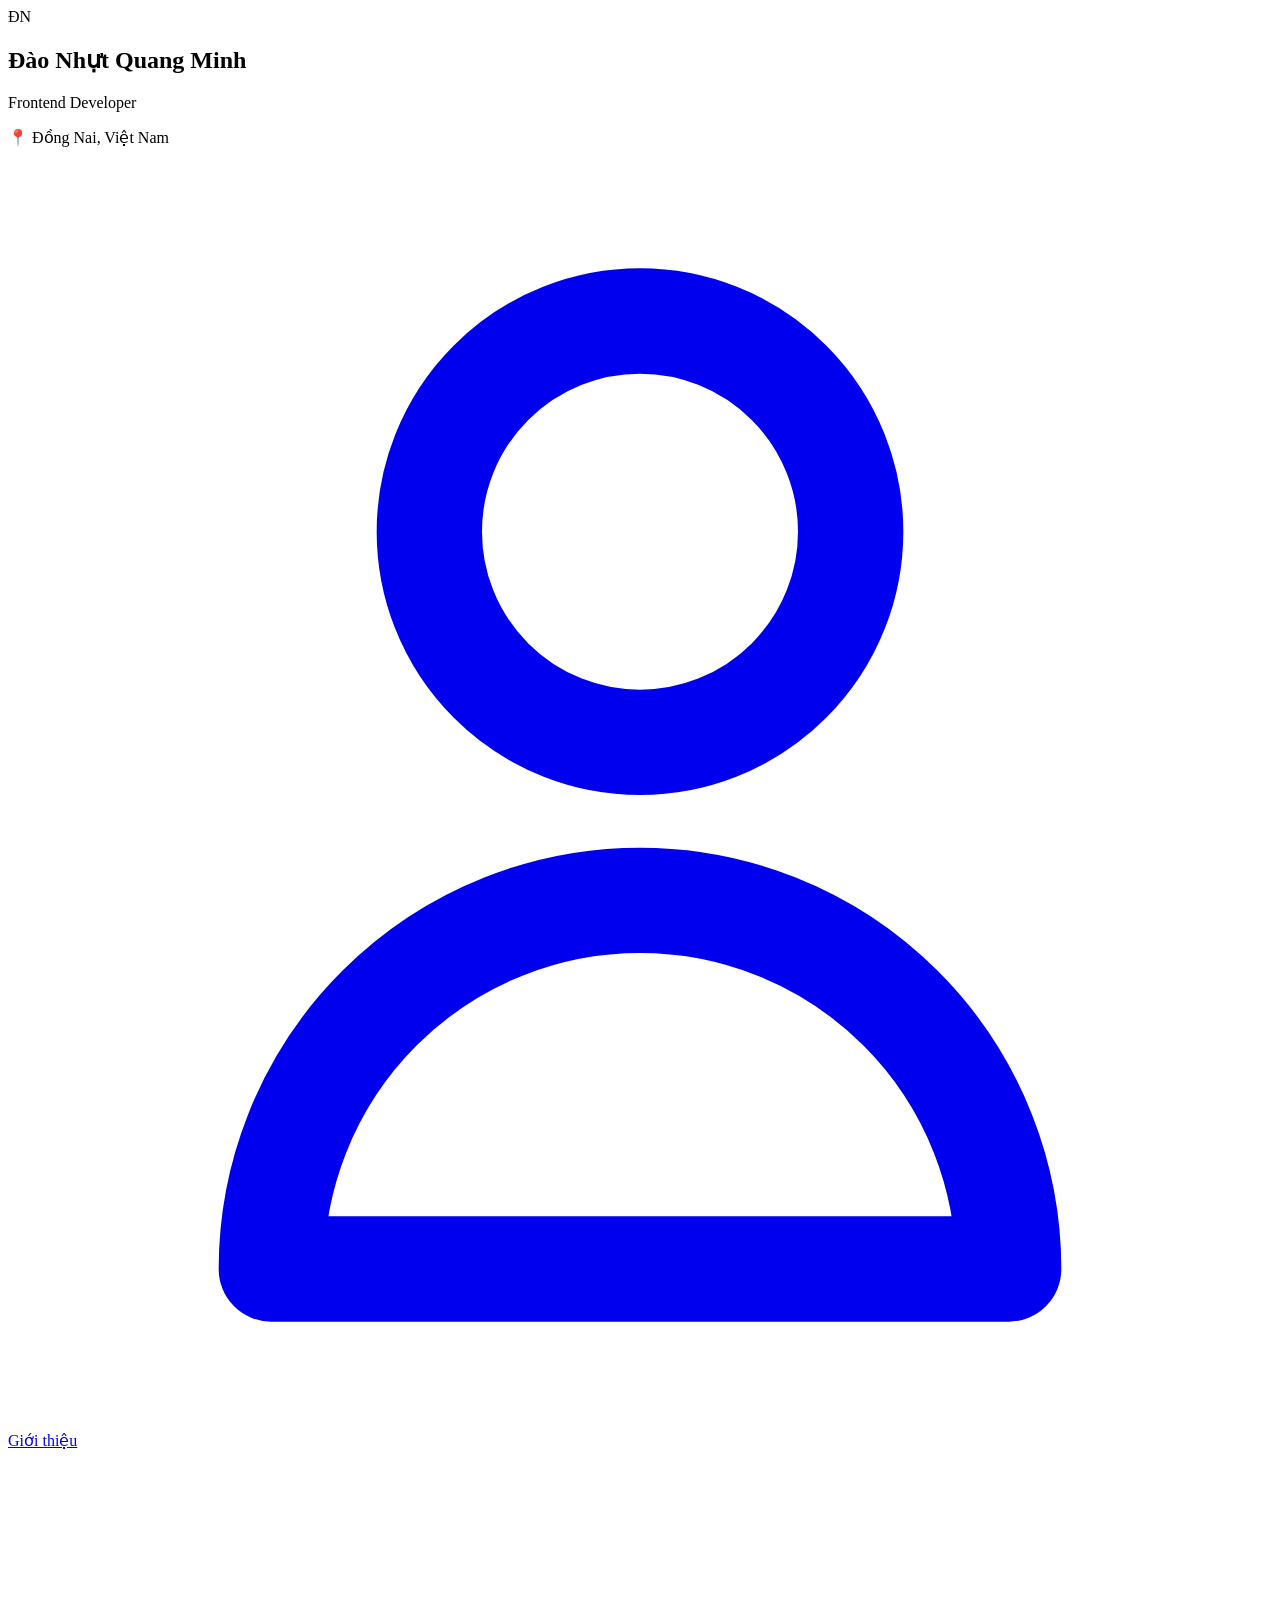
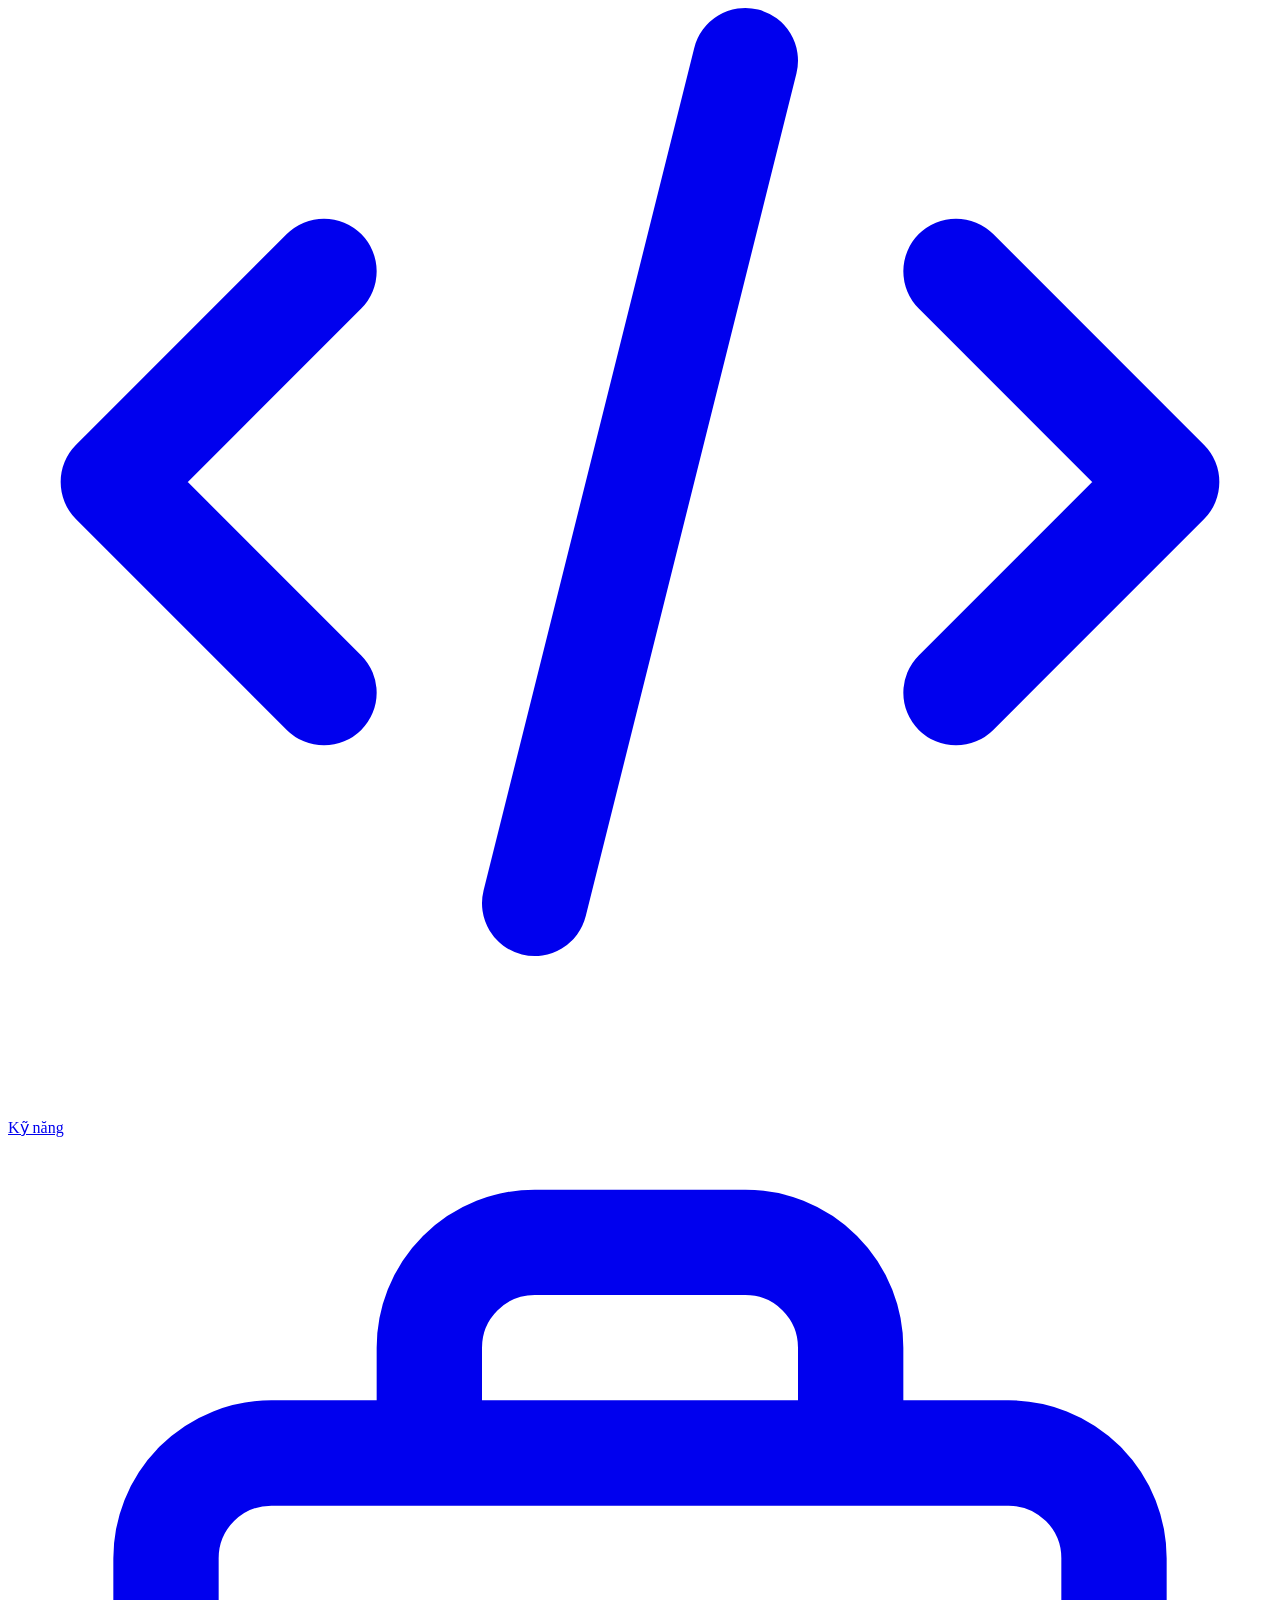
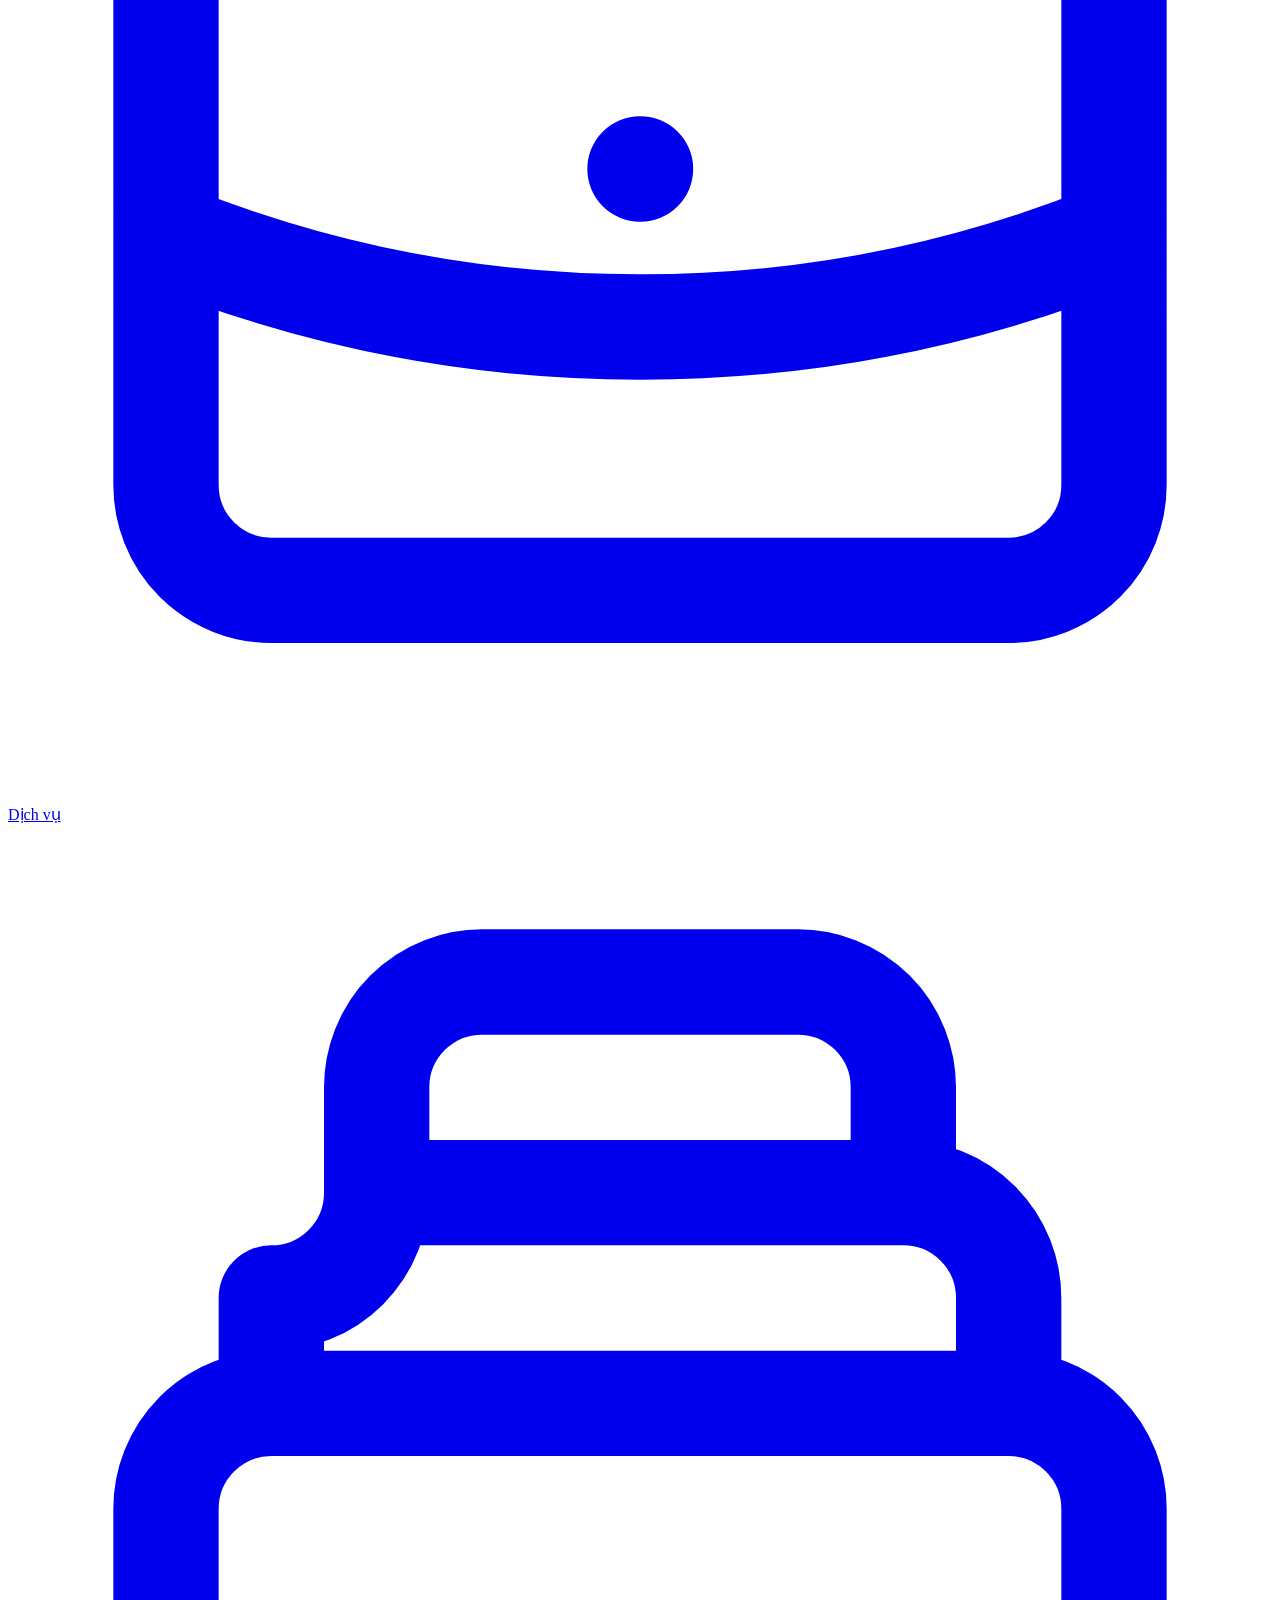
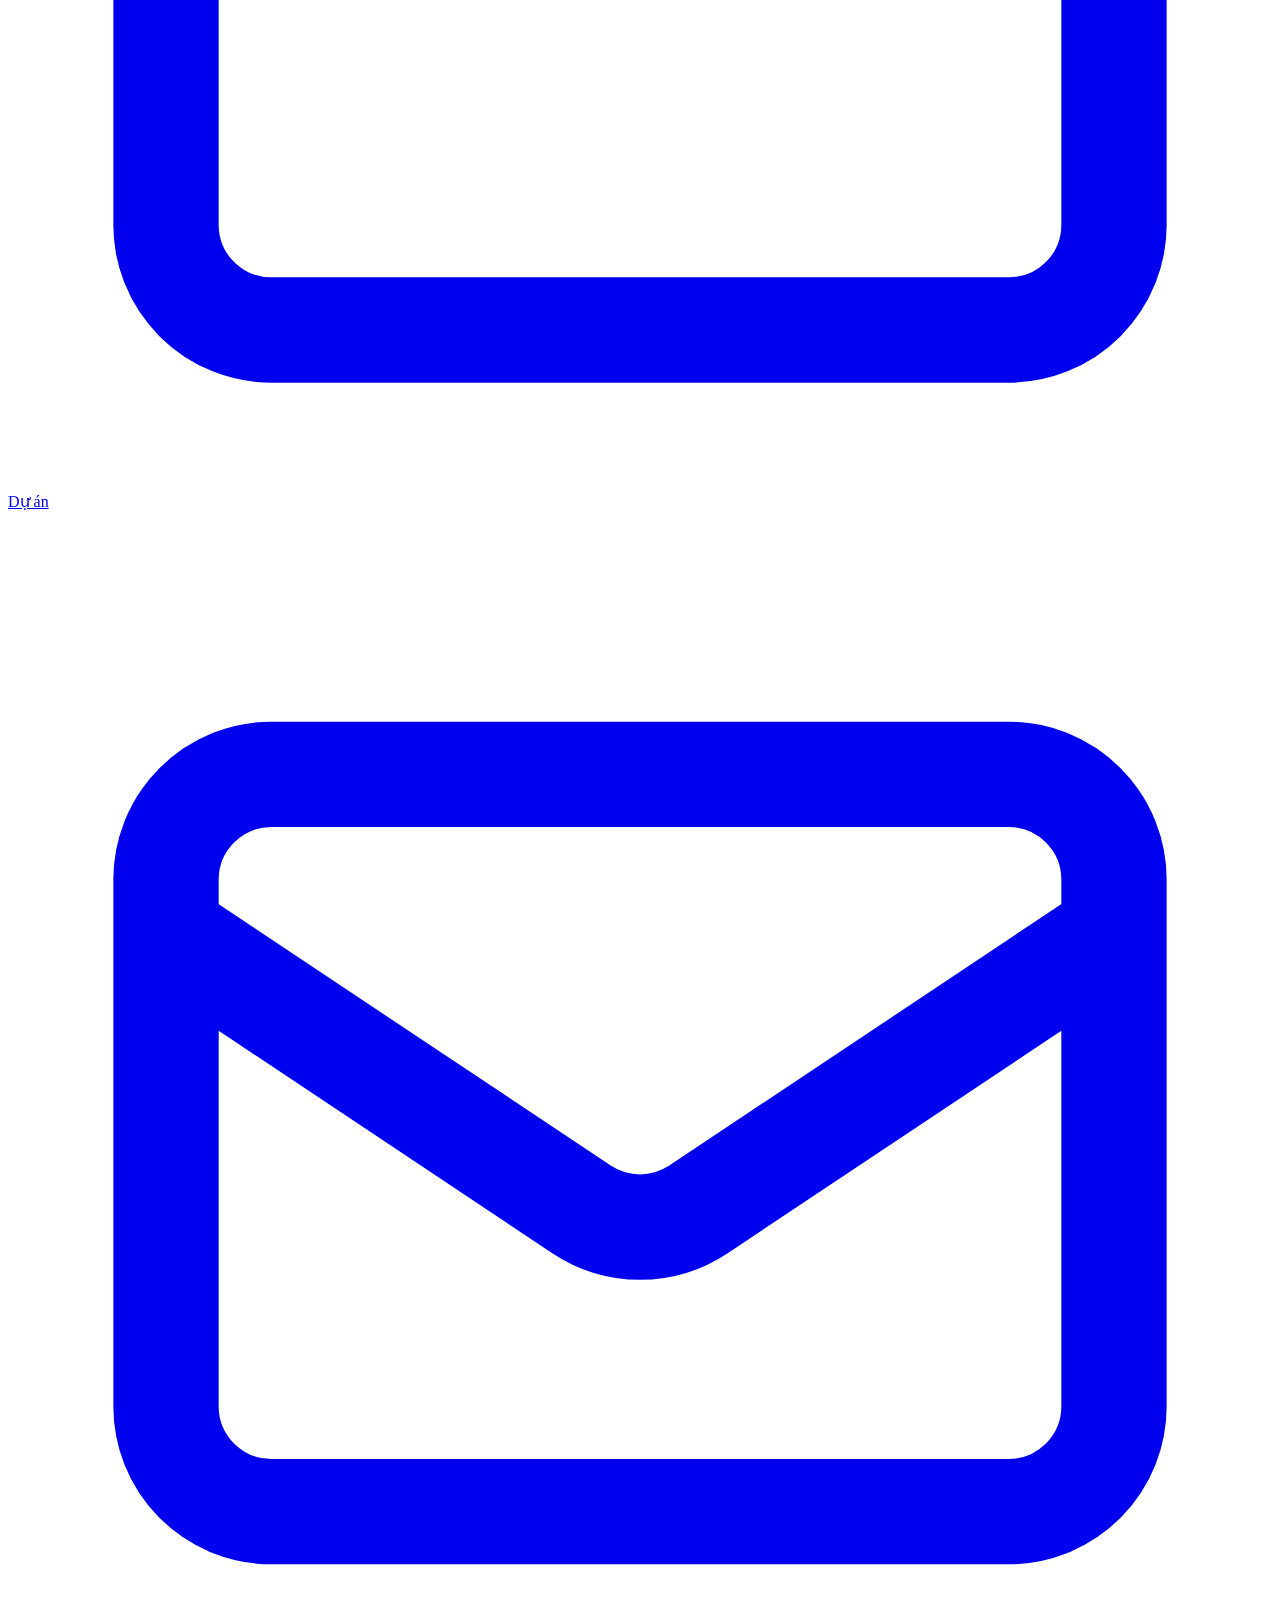
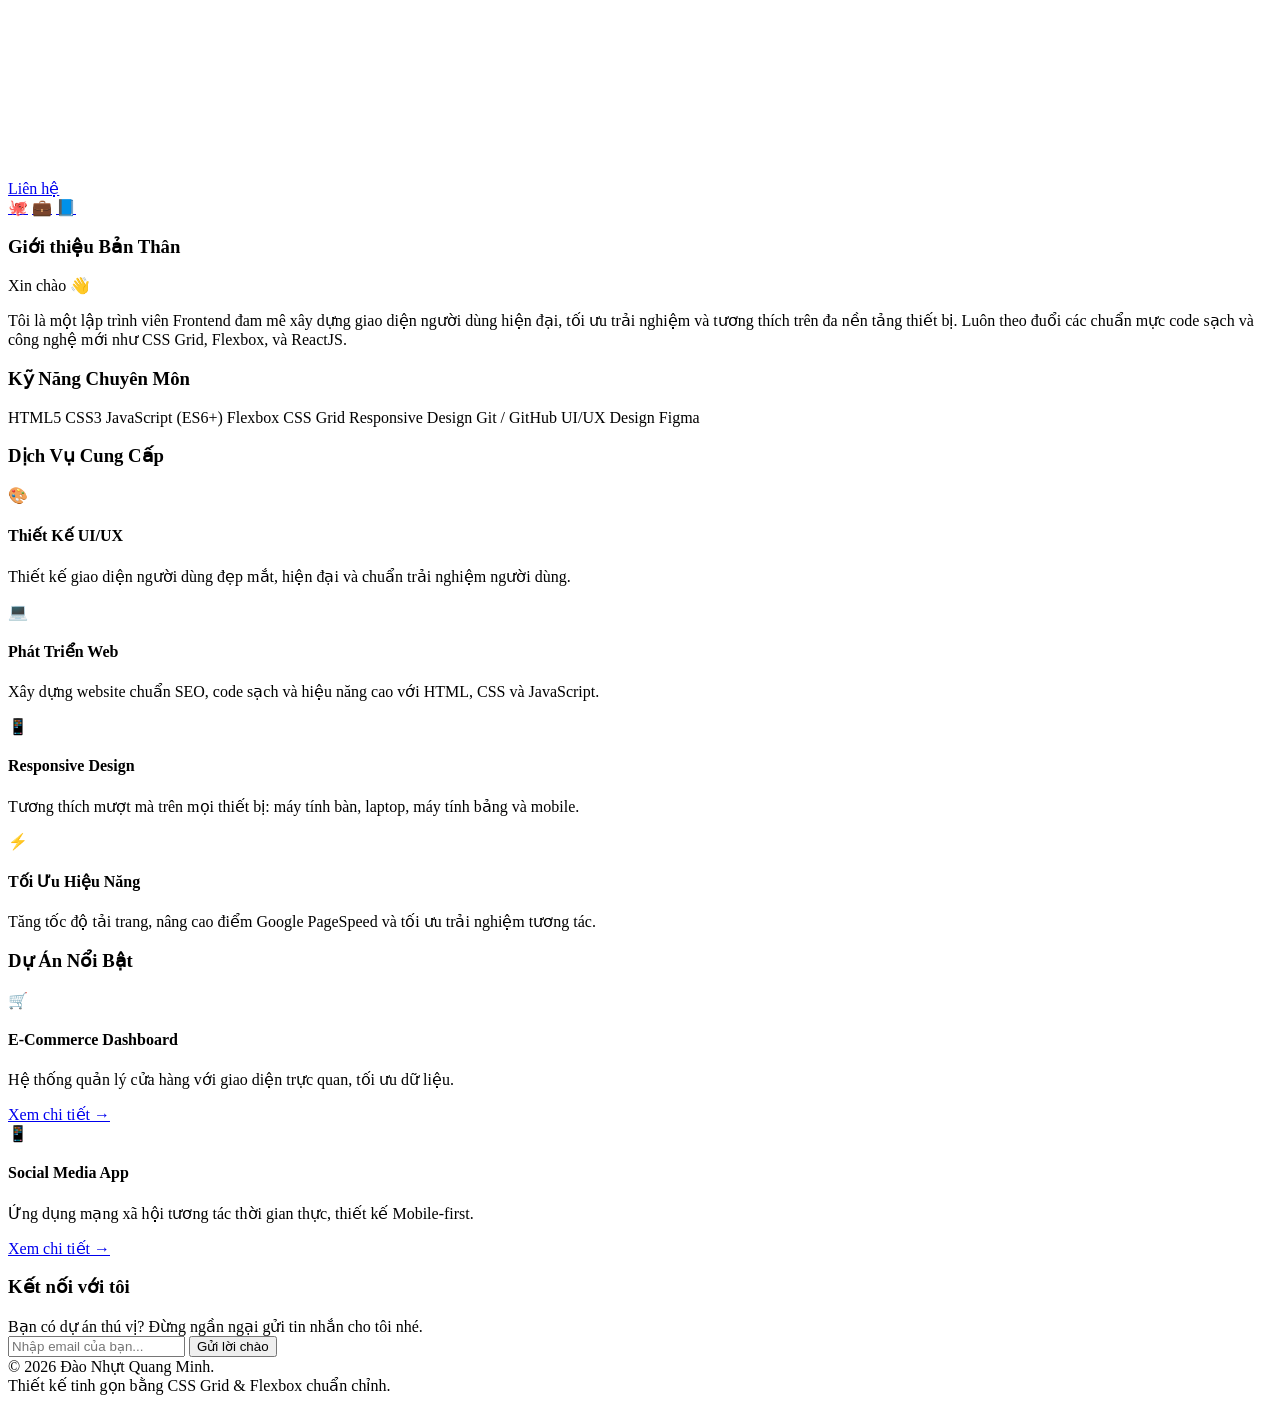
==== profile.html @ 96d0037d "Add files via upload" ====
<!DOCTYPE html>
<html lang="vi">
<head>
    <meta charset="UTF-8">
    <meta name="viewport" content="width=device-width, initial-scale=1.0">
    <title>Portfolio | Đào Nhựt Quang Minh</title>
    <link rel="stylesheet" href="hoatdong2-style.css">
</head>
<body>

    <!-- SIDEBAR BÊN TRÁI -->
    <aside class="sidebar">
        <div class="avatar">
            <span>ĐN</span>
        </div>
        <h2>Đào Nhựt Quang Minh</h2>
        <p class="role">Frontend Developer</p>
        <p class="location">📍 Đồng Nai, Việt Nam</p>
        
        <nav class="nav-menu">
            <a href="#about" class="active">
                <svg viewBox="0 0 24 24" fill="none" stroke="currentColor" stroke-width="2"><path stroke-linecap="round" stroke-linejoin="round" d="M16 7a4 4 0 11-8 0 4 4 0 018 0zM12 14a7 7 0 00-7 7h14a7 7 0 00-7-7z" /></svg>
                Giới thiệu
            </a>
            <a href="#skills">
                <svg viewBox="0 0 24 24" fill="none" stroke="currentColor" stroke-width="2"><path stroke-linecap="round" stroke-linejoin="round" d="M10 20l4-16m4 4l4 4-4 4M6 16l-4-4 4-4" /></svg>
                Kỹ năng
            </a>
            <a href="#services">
                <svg viewBox="0 0 24 24" fill="none" stroke="currentColor" stroke-width="2"><path stroke-linecap="round" stroke-linejoin="round" d="M21 13.255A23.931 23.931 0 0112 15c-3.183 0-6.22-.62-9-1.745M16 6V4a2 2 0 00-2-2h-4a2 2 0 00-2 2v2m4 6h.01M5 20h14a2 2 0 002-2V8a2 2 0 00-2-2H5a2 2 0 00-2 2v10a2 2 0 002 2z" /></svg>
                Dịch vụ
            </a>
            <a href="#projects">
                <svg viewBox="0 0 24 24" fill="none" stroke="currentColor" stroke-width="2"><path stroke-linecap="round" stroke-linejoin="round" d="M19 11H5m14 0a2 2 0 012 2v6a2 2 0 01-2 2H5a2 2 0 01-2-2v-6a2 2 0 012-2m14 0V9a2 2 0 00-2-2M5 11V9a2 2 0 002-2m0 0V5a2 2 0 012-2h6a2 2 0 012 2v2M7 7h10" /></svg>
                Dự án
            </a>
            <a href="#contact">
                <svg viewBox="0 0 24 24" fill="none" stroke="currentColor" stroke-width="2"><path stroke-linecap="round" stroke-linejoin="round" d="M3 8l7.89 5.26a2 2 0 002.22 0L21 8M5 19h14a2 2 0 002-2V7a2 2 0 00-2-2H5a2 2 0 00-2 2v10a2 2 0 002 2z" /></svg>
                Liên hệ
            </a>
        </nav>
        
        <div class="social-links">
            <a href="#" aria-label="Github">🐙</a>
            <a href="#" aria-label="LinkedIn">💼</a>
            <a href="#" aria-label="Facebook">📘</a>
        </div>
    </aside>

    <!-- MAIN CONTENT BÊN PHẢI -->
    <main class="main-content">
        
        <!-- Giới thiệu -->
        <section class="card glass-effect" id="about">
            <div class="card-header">
                <h3>Giới thiệu Bản Thân</h3>
                <span class="badge">Xin chào 👋</span>
            </div>
            <p class="desc-text">Tôi là một lập trình viên Frontend đam mê xây dựng giao diện người dùng hiện đại, tối ưu trải nghiệm và tương thích trên đa nền tảng thiết bị. Luôn theo đuổi các chuẩn mực code sạch và công nghệ mới như CSS Grid, Flexbox, và ReactJS.</p>
        </section>

        <!-- Kỹ năng -->
        <section class="card glass-effect" id="skills">
            <div class="card-header">
                <h3>Kỹ Năng Chuyên Môn</h3>
            </div>
            <div class="skills-container">
                <span class="skill-pill">HTML5</span>
                <span class="skill-pill">CSS3</span>
                <span class="skill-pill">JavaScript (ES6+)</span>
                <span class="skill-pill">Flexbox</span>
                <span class="skill-pill">CSS Grid</span>
                <span class="skill-pill">Responsive Design</span>
                <span class="skill-pill">Git / GitHub</span>
                <span class="skill-pill">UI/UX Design</span>
                <span class="skill-pill">Figma</span>
            </div>
        </section>

        <!-- Dịch vụ -->
        <section class="card glass-effect" id="services">
            <div class="card-header">
                <h3>Dịch Vụ Cung Cấp</h3>
            </div>
            <div class="services-container">
                <!-- Dịch vụ 1 -->
                <div class="service-card">
                    <div class="service-icon">🎨</div>
                    <h4>Thiết Kế UI/UX</h4>
                    <p>Thiết kế giao diện người dùng đẹp mắt, hiện đại và chuẩn trải nghiệm người dùng.</p>
                </div>
                <!-- Dịch vụ 2 -->
                <div class="service-card">
                    <div class="service-icon">💻</div>
                    <h4>Phát Triển Web</h4>
                    <p>Xây dựng website chuẩn SEO, code sạch và hiệu năng cao với HTML, CSS và JavaScript.</p>
                </div>
                <!-- Dịch vụ 3 -->
                <div class="service-card">
                    <div class="service-icon">📱</div>
                    <h4>Responsive Design</h4>
                    <p>Tương thích mượt mà trên mọi thiết bị: máy tính bàn, laptop, máy tính bảng và mobile.</p>
                </div>
                <!-- Dịch vụ 4 -->
                <div class="service-card">
                    <div class="service-icon">⚡</div>
                    <h4>Tối Ưu Hiệu Năng</h4>
                    <p>Tăng tốc độ tải trang, nâng cao điểm Google PageSpeed và tối ưu trải nghiệm tương tác.</p>
                </div>
            </div>
        </section>

        <!-- Dự án -->
        <section class="card glass-effect" id="projects">
            <div class="card-header">
                <h3>Dự Án Nổi Bật</h3>
            </div>
            <div class="projects-grid">
                <!-- Dự án 1 -->
                <div class="project-item">
                    <div class="project-icon">🛒</div>
                    <h4>E-Commerce Dashboard</h4>
                    <p>Hệ thống quản lý cửa hàng với giao diện trực quan, tối ưu dữ liệu.</p>
                    <a href="#" class="btn-link">Xem chi tiết &rarr;</a>
                </div>
                <!-- Dự án 2 -->
                <div class="project-item">
                    <div class="project-icon">📱</div>
                    <h4>Social Media App</h4>
                    <p>Ứng dụng mạng xã hội tương tác thời gian thực, thiết kế Mobile-first.</p>
                    <a href="#" class="btn-link">Xem chi tiết &rarr;</a>
                </div>
            </div>
        </section>

        <!-- Liên hệ -->
        <section class="card glass-effect" id="contact">
            <div class="card-header">
                <h3>Kết nối với tôi</h3>
            </div>
            <p class="desc-text" style="margin-bottom: var(--spacing-20);">Bạn có dự án thú vị? Đừng ngần ngại gửi tin nhắn cho tôi nhé.</p>
            <div class="contact-form">
                <input type="email" placeholder="Nhập email của bạn..." class="form-input">
                <button class="btn-primary">Gửi lời chào</button>
            </div>
        </section>

        <footer class="main-footer">
            &copy; 2026 Đào Nhựt Quang Minh.<br>Thiết kế tinh gọn bằng CSS Grid & Flexbox chuẩn chỉnh.
        </footer>
    </main>

</body>
</html>
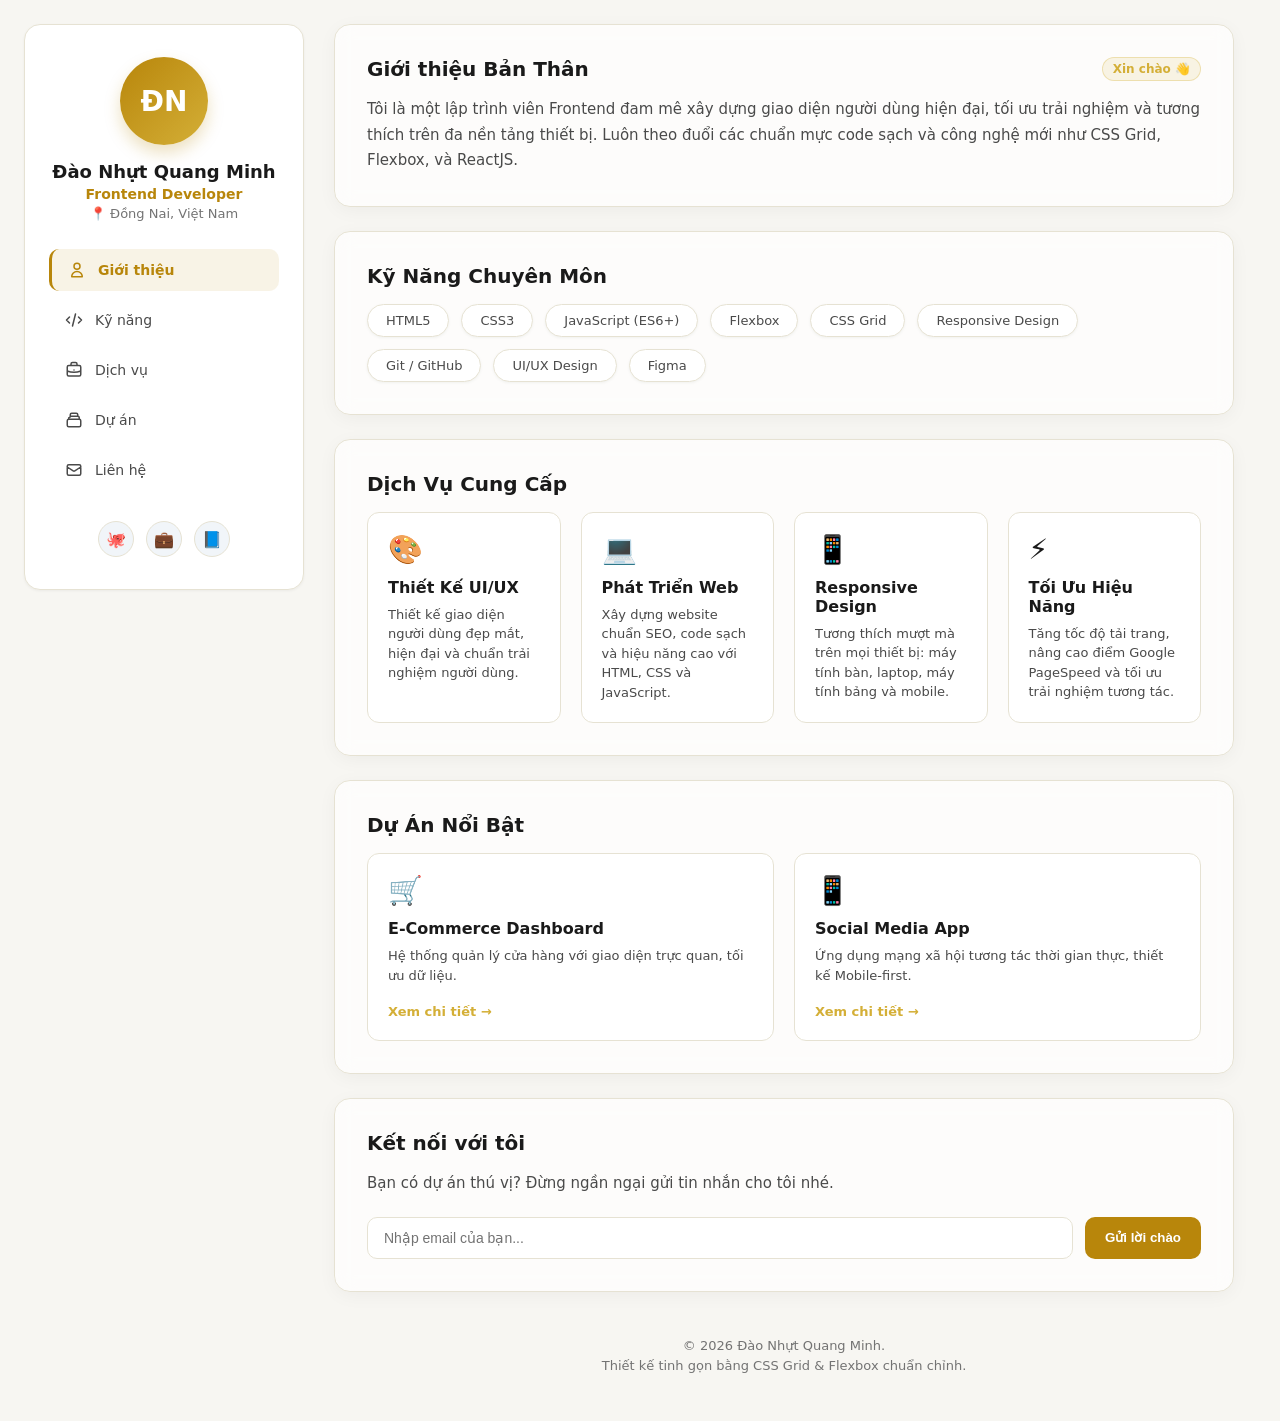
==== commit ec967949: "Update and rename index.html to profile.html" ====
--- a/profile.html
+++ b/profile.html
@@ -4,7 +4,7 @@
     <meta charset="UTF-8">
     <meta name="viewport" content="width=device-width, initial-scale=1.0">
     <title>Portfolio | Đào Nhựt Quang Minh</title>
-    <link rel="stylesheet" href="hoatdong2-style.css">
+    <link rel="stylesheet" href="profile.css">
 </head>
 <body>
 
@@ -151,4 +151,4 @@
     </main>
 
 </body>
-</html>+</html>
--- a/profile.css
+++ b/profile.css
@@ -0,0 +1,568 @@
+/* ==============================================================
+   1. BẢNG BIẾN TOÀN CỤC TẠI :ROOT (CSS VARIABLES SYSTEM)
+   Bao gồm toàn bộ:
+   - Hệ thống màu sắc: Chủ đạo, văn bản, nền, bề mặt, viền & hiệu ứng RGBA
+   - Hệ thống khoảng cách: Spacing (margin / padding / gap) từ 0 đến 32px
+   ============================================================== */
+:root {
+    /* ==================== A. HỆ THỐNG MÀU SẮC (COLORS) ==================== */
+    /* 1. Hai màu chủ đạo (Primary & Secondary) */
+    --primary-color: #b8860b;       /* Màu chủ đạo 1: Vàng đồng / Dark Goldenrod */
+    --secondary-color: #d4af37;     /* Màu chủ đạo 2: Vàng kim / Metallic Gold */
+    --primary-hover: #996515;       /* Sắc thái hover cho màu chính */
+    --secondary-hover: #aa8c2c;     /* Sắc thái hover cho màu phụ */
+
+    /* 2. Ba mức màu xám cho text (Text Grays) */
+    --text-primary: #1a1a1a;        /* Mức 1 (Đậm nhất): Tiêu đề H1-H4, Họ tên, nhãn chính */
+    --text-secondary: #4a4a4a;      /* Mức 2 (Vừa): Đoạn văn mô tả, nội dung thân bài, menu */
+    --text-muted: #737373;          /* Mức 3 (Nhạt): Địa điểm, placeholder, footer bản quyền */
+
+    /* 3. Màu nền, bề mặt và viền */
+    --bg-color: #f7f6f2;            /* Màu nền chính toàn trang (Off-white / Warm Gray) */
+    --surface: #ffffff;             /* Màu nền thẻ card / sidebar */
+    --border: #e6e2d3;              /* Màu đường viền card & input */
+
+    /* 4. Màu sắc phụ trợ & Trạng thái (Extracted Color Codes) */
+    --color-white: #ffffff;                         /* Màu trắng chuẩn (chữ nút bấm, badge, icon) */
+    --color-bg-subtle: #f1f5f9;                     /* Nền nhạt khi hover menu, icon mạng xã hội */
+    --color-glass: rgba(255, 255, 255, 0.7);        /* Nền hiệu ứng kính mờ (glassmorphism) */
+
+    /* 5. Mã màu RGBA cho hiệu ứng trong suốt, viền và đổ bóng */
+    --color-primary-subtle: rgba(184, 134, 11, 0.1);      /* Nền mờ 10% khi tab active */
+    --color-primary-glow: rgba(184, 134, 11, 0.15);       /* Viền phát sáng focus input */
+    --color-primary-shadow: rgba(184, 134, 11, 0.25);     /* Đổ bóng cho avatar */
+    --color-primary-shadow-hover: rgba(184, 134, 11, 0.3); /* Đổ bóng nút khi hover */
+
+    --color-badge-bg: rgba(212, 175, 55, 0.12);           /* Nền nhãn chào mừng */
+    --color-badge-border: rgba(212, 175, 55, 0.3);        /* Viền nhãn chào mừng */
+    --color-secondary-shadow: rgba(212, 175, 55, 0.15);   /* Đổ bóng card dự án & dịch vụ khi hover */
+
+    --color-shadow-base: rgba(0, 0, 0, 0.05);             /* Màu bóng mờ tiêu chuẩn */
+    --color-shadow-dark: rgba(0, 0, 0, 0.08);             /* Màu bóng mờ đậm */
+
+    /* Đổ bóng cấu trúc */
+    --shadow-sm: 0 1px 3px var(--color-shadow-base);
+    --shadow-md: 0 4px 20px -2px var(--color-shadow-base);
+    --shadow-lg: 0 10px 25px -5px var(--color-shadow-dark);
+    --radius: 16px;
+
+    /* Biến tương thích ngược (aliases) */
+    --primary: var(--primary-color);
+    --secondary: var(--secondary-color);
+    --text-main: var(--text-primary);
+
+    /* ==================== B. HỆ THỐNG KHOẢNG CÁCH (SPACING SYSTEM) ==================== */
+    /* Trích xuất toàn bộ thông số margin, padding, gap */
+    --spacing-0: 0;                 /* 0px - Reset */
+    --spacing-4: 4px;               /* 4px - Khoảng cách siêu nhỏ (margin text/subtitle) */
+    --spacing-8: 8px;               /* 8px - Khoảng cách nhỏ (gap menu, margin title) */
+    --spacing-10: 10px;             /* 10px - Khoảng cách vừa nhỏ (margin-top containers, padding badge) */
+    --spacing-12: 12px;             /* 12px - Khoảng cách vừa (gap icons, margin icons) */
+    --spacing-14: 14px;             /* 14px - Padding nút mobile */
+    --spacing-16: 16px;             /* 16px - Khoảng cách chuẩn (padding mobile, margin chuẩn) */
+    --spacing-18: 18px;             /* 18px - Padding ngang skill pill */
+    --spacing-20: 20px;             /* 20px - Khoảng cách trung bình (gap grid, padding card/service) */
+    --spacing-24: 24px;             /* 24px - Khoảng cách lớn (padding desktop, gap layout) */
+    --spacing-28: 28px;             /* 28px - Margin bottom location */
+    --spacing-30: 30px;             /* 30px - Gap desktop, margin-bottom menu */
+    --spacing-32: 32px;             /* 32px - Padding card desktop, sidebar */
+}
+
+* { margin: var(--spacing-0); padding: var(--spacing-0); box-sizing: border-box; scroll-behavior: smooth; }
+
+body {
+    font-family: 'Inter', system-ui, -apple-system, sans-serif;
+    background-color: var(--bg-color);           /* Áp dụng 1 màu nền chính */
+    color: var(--text-primary);                  /* Áp dụng Text mức 1 (mặc định) */
+    display: grid;
+    grid-template-columns: 280px 1fr;
+    grid-template-areas: "sidebar main";
+    min-height: 100vh;
+    padding: var(--spacing-24);
+    gap: var(--spacing-30);
+}
+
+/* ================= SIDEBAR ================= */
+.sidebar {
+    grid-area: sidebar;
+    background: var(--surface);
+    border: 1px solid var(--border);
+    border-radius: var(--radius);
+    padding: var(--spacing-32) var(--spacing-24);
+    display: flex;
+    flex-direction: column;
+    align-items: center;
+    height: fit-content;
+    position: sticky;
+    top: var(--spacing-24);
+    box-shadow: var(--shadow-sm);
+}
+
+.avatar {
+    width: 88px;
+    height: 88px;
+    /* Áp dụng 2 màu chủ đạo: Primary và Secondary kết hợp gradient */
+    background: linear-gradient(135deg, var(--primary-color) 0%, var(--secondary-color) 100%);
+    color: var(--color-white);
+    font-size: 28px;
+    font-weight: 700;
+    border-radius: 50%;
+    display: flex;
+    align-items: center;
+    justify-content: center;
+    margin-bottom: var(--spacing-16);
+    box-shadow: 0 8px 16px var(--color-primary-shadow);
+}
+
+.sidebar h2 {
+    font-size: 18px;
+    font-weight: 700;
+    color: var(--text-primary);                  /* Text mức 1: Tiêu đề Họ tên */
+    margin-bottom: var(--spacing-4);
+    text-align: center;
+}
+
+.role {
+    font-size: 14px;
+    font-weight: 600;
+    color: var(--primary-color);                 /* Màu chủ đạo 1 (Primary) */
+    margin-bottom: var(--spacing-4);
+}
+
+.location {
+    font-size: 13px;
+    color: var(--text-muted);                    /* Text mức 3: Thông tin phụ (nhạt) */
+    margin-bottom: var(--spacing-28);
+}
+
+.nav-menu {
+    width: 100%;
+    display: flex;
+    flex-direction: column;
+    gap: var(--spacing-8);
+    margin-bottom: var(--spacing-30);
+}
+
+.nav-menu a {
+    display: flex;
+    align-items: center;
+    gap: var(--spacing-12);
+    padding: var(--spacing-12) var(--spacing-16);
+    color: var(--text-secondary);                /* Text mức 2: Nội dung liên kết menu */
+    text-decoration: none;
+    font-size: 14px;
+    font-weight: 500;
+    border-radius: 10px;
+    transition: all 0.2s ease;
+}
+
+.nav-menu a svg {
+    width: 18px;
+    height: 18px;
+}
+
+.nav-menu a:hover {
+    background-color: var(--color-bg-subtle);
+    color: var(--primary-color);                 /* Màu chủ đạo 1 khi hover menu */
+}
+
+.nav-menu a.active {
+    background-color: var(--color-primary-subtle);
+    color: var(--primary-color);                 /* Màu chủ đạo 1 cho mục active */
+    font-weight: 600;
+    border-left: 3px solid var(--primary-color);
+}
+
+.social-links {
+    display: flex;
+    gap: var(--spacing-12);
+    margin-top: auto;
+}
+
+.social-links a {
+    display: flex;
+    align-items: center;
+    justify-content: center;
+    width: 36px;
+    height: 36px;
+    background: var(--color-bg-subtle);
+    color: var(--text-secondary);                /* Text mức 2: Icon liên kết */
+    border: 1px solid var(--border);
+    border-radius: 50%;
+    text-decoration: none;
+    font-size: 16px;
+    transition: all 0.2s;
+}
+
+.social-links a:hover {
+    background: var(--primary-color);            /* Màu chủ đạo 1 khi hover */
+    color: var(--color-white);
+    border-color: var(--primary-color);
+    transform: translateY(-2px);
+}
+
+/* ================= MAIN CONTENT ================= */
+.main-content {
+    grid-area: main;
+    display: flex;
+    flex-direction: column;
+    gap: var(--spacing-24);
+    max-width: 900px;
+}
+
+.glass-effect {
+    background: var(--color-glass);
+    backdrop-filter: blur(10px);
+}
+
+.card {
+    border: 1px solid var(--border);
+    border-radius: var(--radius);
+    padding: var(--spacing-32);
+    box-shadow: var(--shadow-md);
+    transition: transform 0.3s ease, box-shadow 0.3s ease;
+}
+
+.card:hover {
+    box-shadow: var(--shadow-lg);
+    border-color: var(--secondary-color);        /* Màu chủ đạo 2 (Secondary) khi hover card */
+}
+
+.card-header {
+    display: flex;
+    justify-content: space-between;
+    align-items: center;
+    margin-bottom: var(--spacing-16);
+}
+
+.card h3 {
+    font-size: 20px;
+    font-weight: 700;
+    color: var(--text-primary);                  /* Text mức 1: Tiêu đề mục (Đậm) */
+}
+
+.badge {
+    /* Áp dụng Màu chủ đạo 2 (Secondary) làm điểm nhấn chào đón */
+    background: var(--color-badge-bg);
+    color: var(--secondary-color);
+    border: 1px solid var(--color-badge-border);
+    padding: var(--spacing-4) var(--spacing-10);
+    border-radius: 12px;
+    font-size: 12px;
+    font-weight: 600;
+}
+
+.desc-text {
+    font-size: 15px;
+    color: var(--text-secondary);                /* Text mức 2: Nội dung mô tả giới thiệu */
+    line-height: 1.7;
+}
+
+/* ================= SKILLS ================= */
+.skills-container {
+    display: flex;
+    flex-wrap: wrap;
+    gap: var(--spacing-12);
+    margin-top: var(--spacing-10);
+}
+
+.skill-pill {
+    background-color: var(--surface);
+    color: var(--text-secondary);                /* Text mức 2: Tên kỹ năng thông thường */
+    border: 1px solid var(--border);
+    padding: var(--spacing-8) var(--spacing-18);
+    border-radius: 20px;
+    font-size: 13px;
+    font-weight: 500;
+    transition: all 0.2s ease;
+    cursor: default;
+    box-shadow: var(--shadow-sm);
+}
+
+.skill-pill:hover {
+    background-color: var(--primary-color);      /* Màu chủ đạo 1 (Primary) khi hover kỹ năng */
+    color: var(--color-white);
+    border-color: var(--primary-color);
+    transform: translateY(-2px);
+}
+
+/* ================= SERVICES ================= */
+.services-container {
+    display: grid;
+    grid-template-columns: repeat(4, 1fr);       /* Màn hình > 1024px: 4 cột */
+    gap: var(--spacing-20);                      /* Khoảng cách giữa các cột/hàng: 20px */
+    margin-top: var(--spacing-10);
+}
+
+.service-card {
+    background: var(--surface);
+    border: 1px solid var(--border);
+    border-radius: 12px;
+    padding: var(--spacing-20);
+    display: flex;
+    flex-direction: column;
+    align-items: flex-start;
+    transition: all 0.2s ease;
+}
+
+.service-card:hover {
+    border-color: var(--secondary-color);
+    transform: translateY(-4px);
+    box-shadow: 0 10px 20px var(--color-secondary-shadow);
+}
+
+.service-icon {
+    font-size: 28px;
+    margin-bottom: var(--spacing-12);
+}
+
+.service-card h4 {
+    font-size: 16px;
+    margin-bottom: var(--spacing-8);
+    color: var(--text-primary);
+}
+
+.service-card p {
+    font-size: 13px;
+    color: var(--text-secondary);
+    line-height: 1.5;
+}
+
+/* ================= PROJECTS GRID ================= */
+.projects-grid {
+    display: grid;
+    grid-template-columns: repeat(auto-fit, minmax(280px, 1fr));
+    gap: var(--spacing-20);
+    margin-top: var(--spacing-10);
+}
+
+.project-item {
+    background: var(--surface);
+    border: 1px solid var(--border);
+    border-radius: 12px;
+    padding: var(--spacing-20);
+    transition: all 0.2s ease;
+}
+
+.project-item:hover {
+    border-color: var(--secondary-color);        /* Màu chủ đạo 2 (Secondary) tạo điểm nhấn viền dự án */
+    transform: translateY(-4px);
+    box-shadow: 0 10px 20px var(--color-secondary-shadow);
+}
+
+.project-icon {
+    font-size: 28px;
+    margin-bottom: var(--spacing-12);
+}
+
+.project-item h4 {
+    font-size: 16px;
+    margin-bottom: var(--spacing-8);
+    color: var(--text-primary);                  /* Text mức 1: Tên dự án (Đậm) */
+}
+
+.project-item p {
+    font-size: 13px;
+    color: var(--text-secondary);                /* Text mức 2: Mô tả ngắn gọn dự án */
+    margin-bottom: var(--spacing-16);
+    line-height: 1.5;
+}
+
+.btn-link {
+    font-size: 13px;
+    font-weight: 600;
+    color: var(--secondary-color);               /* Màu chủ đạo 2 (Secondary) cho link chi tiết */
+    text-decoration: none;
+    transition: color 0.2s;
+}
+
+.btn-link:hover {
+    color: var(--primary-color);                 /* Màu chủ đạo 1 (Primary) khi hover liên kết */
+    text-decoration: underline;
+}
+
+/* ================= CONTACT FORM ================= */
+.contact-form {
+    display: flex;
+    gap: var(--spacing-12);
+}
+
+.form-input {
+    flex: 1;
+    padding: var(--spacing-12) var(--spacing-16);
+    border: 1px solid var(--border);
+    border-radius: 10px;
+    font-size: 14px;
+    color: var(--text-primary);                  /* Text mức 1: Chữ người dùng nhập */
+    background-color: var(--surface);
+    outline: none;
+    transition: border 0.2s, box-shadow 0.2s;
+}
+
+.form-input::placeholder {
+    color: var(--text-muted);                    /* Text mức 3: Chữ giữ chỗ placeholder (Nhạt) */
+}
+
+.form-input:focus {
+    border-color: var(--primary-color);          /* Màu chủ đạo 1 (Primary) khi focus ô nhập */
+    box-shadow: 0 0 0 3px var(--color-primary-glow);
+}
+
+.btn-primary {
+    background: var(--primary-color);            /* Màu chủ đạo 1 (Primary) cho nút gửi */
+    color: var(--color-white);
+    border: none;
+    padding: var(--spacing-0) var(--spacing-20);
+    border-radius: 10px;
+    font-weight: 600;
+    cursor: pointer;
+    transition: background 0.2s, box-shadow 0.2s;
+}
+
+.btn-primary:hover {
+    background: var(--primary-hover);
+    box-shadow: 0 4px 12px var(--color-primary-shadow-hover);
+}
+
+/* ================= FOOTER ================= */
+.main-footer {
+    text-align: center;
+    font-size: 13px;
+    color: var(--text-muted);                    /* Text mức 3: Bản quyền chân trang (Nhạt) */
+    padding: var(--spacing-20) var(--spacing-0);
+    line-height: 1.6;
+}
+
+/* ==============================================================
+   RESPONSIVE DESIGN (MEDIA QUERIES)
+   Tối ưu hóa giao diện cho màn hình < 768px (Tablet & Mobile)
+   - Chuyển CSS Grid từ 2 cột (sidebar / main) thành 1 cột duy nhất (1fr).
+   - Chuyển Sidebar lên đầu trang (hoặc có tùy chọn ẩn).
+   - Tối ưu nav-menu ngang, card padding, danh sách dự án và form liên hệ.
+   ============================================================== */
+@media (max-width: 768px) {
+    /* 1. Chuyển CSS Grid 2 cột thành 1 cột duy nhất */
+    body {
+        grid-template-columns: 1fr;              /* 1 cột duy nhất chiếm toàn bộ chiều rộng */
+        grid-template-areas: 
+            "sidebar"
+            "main";                              /* Chuyển sidebar lên đầu trang, main content ở phía dưới */
+        padding: var(--spacing-16);
+        gap: var(--spacing-20);
+    }
+
+    /* 2. Tối ưu Sidebar khi hiển thị ở đầu trang */
+    .sidebar {
+        grid-area: sidebar;
+        position: static;                        /* Bỏ sticky cố định khi ở giao diện mobile */
+        top: 0;
+        width: 100%;
+        padding: var(--spacing-24) var(--spacing-16);
+        box-shadow: var(--shadow-sm);
+
+        /* 
+           GHI CHÚ: Nếu muốn ẨN HOÀN TOÀN sidebar trên màn hình < 768px 
+           thay vì chuyển lên đầu trang, chỉ cần bỏ comment dòng bên dưới:
+           display: none;
+        */
+    }
+
+    .avatar {
+        width: 76px;
+        height: 76px;
+        font-size: 24px;
+        margin-bottom: var(--spacing-12);
+    }
+
+    .location {
+        margin-bottom: var(--spacing-20);
+    }
+
+    /* Chuyển menu điều hướng thành dạng ngang (horizontal bar) gọn gàng */
+    .nav-menu {
+        flex-direction: row;
+        flex-wrap: wrap;
+        justify-content: center;
+        gap: var(--spacing-8);
+        margin-bottom: var(--spacing-20);
+    }
+
+    .nav-menu a {
+        padding: var(--spacing-8) var(--spacing-14);
+        font-size: 13px;
+        border-radius: 8px;
+    }
+
+    .nav-menu a.active {
+        border-left: none;
+        border-bottom: 2px solid var(--primary-color);
+    }
+
+    .social-links {
+        justify-content: center;
+        margin-top: var(--spacing-0);
+    }
+
+    /* 3. Tối ưu Main Content trên thiết bị di động */
+    .main-content {
+        max-width: 100%;
+        gap: var(--spacing-16);
+    }
+
+    .card {
+        padding: var(--spacing-20) var(--spacing-16);    /* Giảm padding để nội dung rộng rãi hơn trên màn hình nhỏ */
+    }
+
+    .card-header h3 {
+        font-size: 18px;
+    }
+
+    /* 4. Dự án hiển thị 1 cột duy nhất */
+    .projects-grid {
+        grid-template-columns: 1fr;
+    }
+
+    /* 5. Dịch vụ hiển thị 1 cột trên thiết bị nhỏ (< 768px) */
+    .services-container {
+        grid-template-columns: 1fr;
+        gap: var(--spacing-20);
+    }
+
+    /* 6. Form liên hệ chuyển sang dạng cột dọc tiện thao tác cảm ứng */
+    .contact-form {
+        flex-direction: column;
+    }
+
+    .form-input {
+        width: 100%;
+    }
+
+    .btn-primary {
+        width: 100%;
+        padding: var(--spacing-12) var(--spacing-20);
+    }
+}
+
+/* ==============================================================
+   MEDIA QUERIES CHO CLASS .services-container
+   Yêu cầu:
+   - Màn hình > 1024px: 4 cột (mặc định tại .services-container)
+   - Màn hình 768px - 1024px: 2 cột (gap: 20px)
+   - Màn hình < 768px: 1 cột (gap: 20px)
+   ============================================================== */
+
+/* Màn hình từ 768px đến 1024px: 2 cột */
+@media (min-width: 768px) and (max-width: 1024px) {
+    .services-container {
+        grid-template-columns: repeat(2, 1fr);   /* 768px - 1024px: 2 cột */
+        gap: var(--spacing-20);
+    }
+}
+
+/* Màn hình < 768px: 1 cột */
+@media (max-width: 767.98px) {
+    .services-container {
+        grid-template-columns: 1fr;              /* < 768px: 1 cột duy nhất */
+        gap: var(--spacing-20);
+    }
+}
